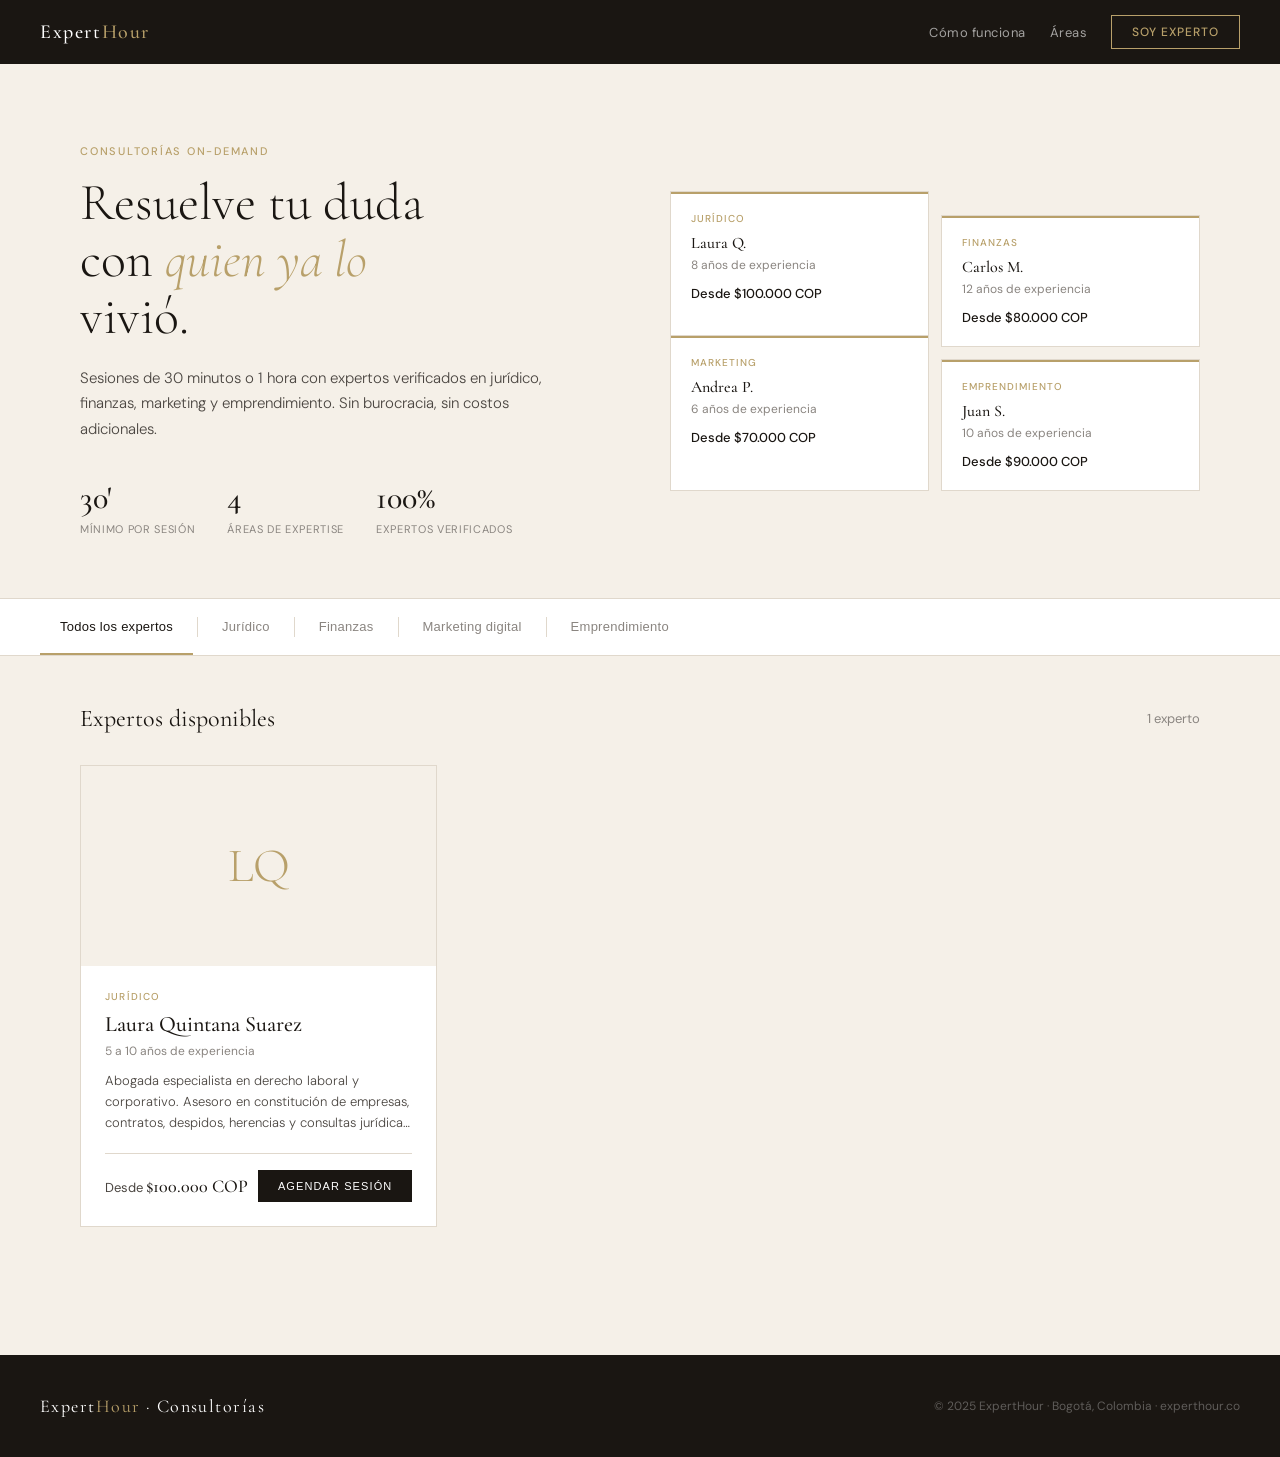
==== index.html @ 76c2a923 "index.html" ====
<!DOCTYPE html>
<html lang="es">
<head>
<meta charset="UTF-8">
<meta name="viewport" content="width=device-width, initial-scale=1.0">
<title>ExpertHour — Consultorías</title>
<link rel="preconnect" href="https://fonts.googleapis.com">
<link href="https://fonts.googleapis.com/css2?family=Cormorant+Garamond:wght@300;400;500;600&family=DM+Sans:wght@300;400;500&display=swap" rel="stylesheet">
<style>
:root {
  --cream: #F5F0E8;
  --ink: #1A1612;
  --ink-light: #4A4540;
  --ink-faint: #8A8580;
  --gold: #B8A06A;
  --gold-light: #D4BC8A;
  --border: #E0D8CC;
  --white: #FFFFFF;
  --error: #C0392B;
  --success: #27AE60;
}

* { margin: 0; padding: 0; box-sizing: border-box; }

body {
  font-family: 'DM Sans', sans-serif;
  background: var(--cream);
  color: var(--ink);
  min-height: 100vh;
}

/* ── HEADER ── */
header {
  background: var(--ink);
  padding: 0 40px;
  display: flex;
  align-items: center;
  justify-content: space-between;
  height: 64px;
  position: sticky;
  top: 0;
  z-index: 100;
}

.logo {
  font-family: 'Cormorant Garamond', serif;
  font-size: 20px;
  font-weight: 500;
  color: var(--white);
  letter-spacing: 0.08em;
  text-decoration: none;
}

.logo span { color: var(--gold); }

nav { display: flex; align-items: center; gap: 24px; }

.nav-link {
  font-size: 13px;
  font-weight: 400;
  color: rgba(255,255,255,0.6);
  text-decoration: none;
  letter-spacing: 0.04em;
  transition: color 0.2s;
}
.nav-link:hover { color: var(--white); }

.btn-header {
  font-size: 12px;
  font-weight: 500;
  letter-spacing: 0.08em;
  text-transform: uppercase;
  padding: 8px 20px;
  border: 1px solid var(--gold);
  color: var(--gold);
  background: transparent;
  cursor: pointer;
  transition: all 0.2s;
  text-decoration: none;
}
.btn-header:hover { background: var(--gold); color: var(--ink); }

/* ── HERO ── */
.hero {
  padding: 80px 40px 60px;
  max-width: 1200px;
  margin: 0 auto;
  display: grid;
  grid-template-columns: 1fr 1fr;
  gap: 60px;
  align-items: center;
}

.hero-eyebrow {
  font-size: 11px;
  font-weight: 500;
  letter-spacing: 0.16em;
  text-transform: uppercase;
  color: var(--gold);
  margin-bottom: 16px;
}

.hero-title {
  font-family: 'Cormorant Garamond', serif;
  font-size: 52px;
  font-weight: 300;
  line-height: 1.1;
  color: var(--ink);
  margin-bottom: 20px;
}

.hero-title em {
  font-style: italic;
  color: var(--gold);
}

.hero-desc {
  font-size: 15px;
  font-weight: 300;
  line-height: 1.7;
  color: var(--ink-light);
  margin-bottom: 36px;
  max-width: 480px;
}

.hero-stats {
  display: flex;
  gap: 32px;
}

.stat-num {
  font-family: 'Cormorant Garamond', serif;
  font-size: 32px;
  font-weight: 500;
  color: var(--ink);
  display: block;
}

.stat-label {
  font-size: 11px;
  font-weight: 400;
  color: var(--ink-faint);
  letter-spacing: 0.06em;
  text-transform: uppercase;
}

.hero-visual {
  display: grid;
  grid-template-columns: 1fr 1fr;
  gap: 12px;
}

.hero-card {
  background: var(--white);
  border: 1px solid var(--border);
  padding: 20px;
  position: relative;
  overflow: hidden;
}

.hero-card::before {
  content: '';
  position: absolute;
  top: 0; left: 0; right: 0;
  height: 2px;
  background: var(--gold);
}

.hero-card:nth-child(2) { margin-top: 24px; }
.hero-card:nth-child(3) { margin-top: -24px; }

.card-area {
  font-size: 10px;
  font-weight: 500;
  letter-spacing: 0.1em;
  text-transform: uppercase;
  color: var(--gold);
  margin-bottom: 8px;
}

.card-name {
  font-family: 'Cormorant Garamond', serif;
  font-size: 16px;
  font-weight: 500;
  color: var(--ink);
  margin-bottom: 4px;
}

.card-exp {
  font-size: 12px;
  color: var(--ink-faint);
}

.card-price {
  margin-top: 12px;
  font-size: 13px;
  font-weight: 500;
  color: var(--ink);
}

/* ── FILTERS ── */
.filters-section {
  background: var(--white);
  border-top: 1px solid var(--border);
  border-bottom: 1px solid var(--border);
  padding: 0 40px;
}

.filters-inner {
  max-width: 1200px;
  margin: 0 auto;
  display: flex;
  align-items: center;
  gap: 0;
  height: 56px;
  overflow-x: auto;
}

.filter-btn {
  font-size: 13px;
  font-weight: 400;
  color: var(--ink-faint);
  background: none;
  border: none;
  border-bottom: 2px solid transparent;
  padding: 0 20px;
  height: 56px;
  cursor: pointer;
  transition: all 0.2s;
  white-space: nowrap;
  letter-spacing: 0.02em;
}

.filter-btn:hover { color: var(--ink); }
.filter-btn.active { color: var(--ink); border-bottom-color: var(--gold); font-weight: 500; }

.filter-divider { width: 1px; height: 20px; background: var(--border); margin: 0 4px; }

/* ── DIRECTORY ── */
.directory {
  max-width: 1200px;
  margin: 0 auto;
  padding: 48px 40px;
}

.directory-header {
  display: flex;
  align-items: center;
  justify-content: space-between;
  margin-bottom: 32px;
}

.directory-title {
  font-family: 'Cormorant Garamond', serif;
  font-size: 24px;
  font-weight: 400;
  color: var(--ink);
}

.directory-count {
  font-size: 13px;
  color: var(--ink-faint);
}

.experts-grid {
  display: grid;
  grid-template-columns: repeat(auto-fill, minmax(340px, 1fr));
  gap: 24px;
}

/* ── EXPERT CARD ── */
.expert-card {
  background: var(--white);
  border: 1px solid var(--border);
  overflow: hidden;
  transition: border-color 0.2s, transform 0.2s;
  cursor: pointer;
}

.expert-card:hover {
  border-color: var(--gold);
  transform: translateY(-2px);
}

.expert-card-img {
  width: 100%;
  height: 200px;
  object-fit: cover;
  background: var(--cream);
  display: flex;
  align-items: center;
  justify-content: center;
  font-family: 'Cormorant Garamond', serif;
  font-size: 48px;
  font-weight: 300;
  color: var(--gold);
}

.expert-card-body { padding: 24px; }

.expert-area {
  font-size: 10px;
  font-weight: 500;
  letter-spacing: 0.12em;
  text-transform: uppercase;
  color: var(--gold);
  margin-bottom: 8px;
}

.expert-name {
  font-family: 'Cormorant Garamond', serif;
  font-size: 22px;
  font-weight: 500;
  color: var(--ink);
  margin-bottom: 6px;
}

.expert-exp {
  font-size: 12px;
  color: var(--ink-faint);
  margin-bottom: 12px;
}

.expert-desc {
  font-size: 13px;
  font-weight: 300;
  color: var(--ink-light);
  line-height: 1.6;
  margin-bottom: 20px;
  display: -webkit-box;
  -webkit-line-clamp: 3;
  -webkit-box-orient: vertical;
  overflow: hidden;
}

.expert-footer {
  display: flex;
  align-items: center;
  justify-content: space-between;
  border-top: 1px solid var(--border);
  padding-top: 16px;
}

.expert-price {
  font-size: 13px;
  color: var(--ink-light);
}

.expert-price strong {
  font-family: 'Cormorant Garamond', serif;
  font-size: 18px;
  font-weight: 500;
  color: var(--ink);
}

.btn-agendar {
  font-size: 11px;
  font-weight: 500;
  letter-spacing: 0.1em;
  text-transform: uppercase;
  padding: 10px 20px;
  background: var(--ink);
  color: var(--white);
  border: none;
  cursor: pointer;
  transition: background 0.2s;
}

.btn-agendar:hover { background: var(--gold); }

/* ── MODAL OVERLAY ── */
.modal-overlay {
  position: fixed;
  inset: 0;
  background: rgba(26,22,18,0.7);
  z-index: 1000;
  display: none;
  align-items: center;
  justify-content: center;
  padding: 20px;
  backdrop-filter: blur(4px);
}

.modal-overlay.active { display: flex; }

.modal {
  background: var(--white);
  width: 100%;
  max-width: 560px;
  max-height: 90vh;
  overflow-y: auto;
  position: relative;
  animation: slideUp 0.3s ease;
}

@keyframes slideUp {
  from { opacity: 0; transform: translateY(20px); }
  to { opacity: 1; transform: translateY(0); }
}

.modal-header {
  background: var(--ink);
  padding: 28px 32px;
  display: flex;
  align-items: flex-start;
  justify-content: space-between;
}

.modal-expert-info { flex: 1; }

.modal-area {
  font-size: 10px;
  font-weight: 500;
  letter-spacing: 0.12em;
  text-transform: uppercase;
  color: var(--gold);
  margin-bottom: 6px;
}

.modal-name {
  font-family: 'Cormorant Garamond', serif;
  font-size: 26px;
  font-weight: 400;
  color: var(--white);
  margin-bottom: 4px;
}

.modal-exp {
  font-size: 12px;
  color: rgba(255,255,255,0.5);
}

.modal-close {
  background: none;
  border: none;
  color: rgba(255,255,255,0.5);
  font-size: 24px;
  cursor: pointer;
  line-height: 1;
  padding: 0;
  margin-left: 16px;
  transition: color 0.2s;
}
.modal-close:hover { color: var(--white); }

.modal-body { padding: 32px; }

.modal-section-title {
  font-size: 11px;
  font-weight: 500;
  letter-spacing: 0.1em;
  text-transform: uppercase;
  color: var(--ink-faint);
  margin-bottom: 16px;
}

/* Sesión selector */
.session-options {
  display: grid;
  grid-template-columns: 1fr 1fr;
  gap: 12px;
  margin-bottom: 28px;
}

.session-opt {
  border: 1px solid var(--border);
  padding: 16px;
  cursor: pointer;
  transition: all 0.2s;
  position: relative;
}

.session-opt:hover { border-color: var(--gold); }
.session-opt.selected { border-color: var(--ink); background: var(--cream); }

.session-opt.selected::after {
  content: '✓';
  position: absolute;
  top: 8px; right: 10px;
  font-size: 12px;
  color: var(--gold);
}

.session-duration {
  font-family: 'Cormorant Garamond', serif;
  font-size: 22px;
  font-weight: 500;
  color: var(--ink);
  margin-bottom: 4px;
}

.session-price {
  font-size: 13px;
  color: var(--ink-light);
}

/* Form */
.form-group { margin-bottom: 20px; }

.form-label {
  display: block;
  font-size: 11px;
  font-weight: 500;
  letter-spacing: 0.08em;
  text-transform: uppercase;
  color: var(--ink-faint);
  margin-bottom: 8px;
}

.form-input,
.form-textarea {
  width: 100%;
  font-family: 'DM Sans', sans-serif;
  font-size: 14px;
  font-weight: 300;
  color: var(--ink);
  background: var(--cream);
  border: 1px solid var(--border);
  padding: 12px 14px;
  outline: none;
  transition: border-color 0.2s;
  resize: none;
}

.form-input:focus,
.form-textarea:focus { border-color: var(--ink); }

.form-textarea { min-height: 120px; }

.form-hint {
  font-size: 11px;
  color: var(--ink-faint);
  margin-top: 6px;
  line-height: 1.5;
}

.modal-footer {
  padding: 24px 32px 32px;
  border-top: 1px solid var(--border);
}

.btn-submit {
  width: 100%;
  font-family: 'DM Sans', sans-serif;
  font-size: 12px;
  font-weight: 500;
  letter-spacing: 0.12em;
  text-transform: uppercase;
  padding: 16px;
  background: var(--ink);
  color: var(--white);
  border: none;
  cursor: pointer;
  transition: background 0.2s;
}

.btn-submit:hover { background: var(--gold); }
.btn-submit:disabled { background: var(--ink-faint); cursor: not-allowed; }

.modal-disclaimer {
  font-size: 11px;
  color: var(--ink-faint);
  text-align: center;
  margin-top: 12px;
  line-height: 1.5;
}

/* ── SUCCESS STATE ── */
.success-state {
  display: none;
  padding: 48px 32px;
  text-align: center;
}

.success-state.active { display: block; }

.success-icon {
  width: 56px;
  height: 56px;
  border: 1px solid var(--gold);
  border-radius: 50%;
  display: flex;
  align-items: center;
  justify-content: center;
  margin: 0 auto 20px;
  font-size: 22px;
}

.success-title {
  font-family: 'Cormorant Garamond', serif;
  font-size: 28px;
  font-weight: 400;
  color: var(--ink);
  margin-bottom: 12px;
}

.success-desc {
  font-size: 14px;
  font-weight: 300;
  color: var(--ink-light);
  line-height: 1.7;
  max-width: 380px;
  margin: 0 auto 28px;
}

.success-steps {
  text-align: left;
  background: var(--cream);
  border: 1px solid var(--border);
  padding: 20px 24px;
  margin-bottom: 24px;
}

.success-step {
  display: flex;
  gap: 12px;
  align-items: flex-start;
  margin-bottom: 12px;
  font-size: 13px;
  color: var(--ink-light);
  line-height: 1.5;
}

.success-step:last-child { margin-bottom: 0; }

.step-num {
  width: 20px;
  height: 20px;
  background: var(--ink);
  color: var(--white);
  border-radius: 50%;
  display: flex;
  align-items: center;
  justify-content: center;
  font-size: 11px;
  font-weight: 500;
  flex-shrink: 0;
  margin-top: 1px;
}

/* ── EMPTY STATE ── */
.empty-state {
  text-align: center;
  padding: 80px 40px;
  display: none;
}

.empty-state.active { display: block; }

.empty-title {
  font-family: 'Cormorant Garamond', serif;
  font-size: 24px;
  font-weight: 400;
  color: var(--ink);
  margin-bottom: 8px;
}

.empty-desc {
  font-size: 14px;
  color: var(--ink-faint);
}

/* ── FOOTER ── */
footer {
  background: var(--ink);
  padding: 40px;
  margin-top: 80px;
}

.footer-inner {
  max-width: 1200px;
  margin: 0 auto;
  display: flex;
  align-items: center;
  justify-content: space-between;
}

.footer-logo {
  font-family: 'Cormorant Garamond', serif;
  font-size: 18px;
  font-weight: 400;
  color: var(--white);
  letter-spacing: 0.08em;
}

.footer-logo span { color: var(--gold); }

.footer-copy {
  font-size: 12px;
  color: rgba(255,255,255,0.3);
}

/* ── RESPONSIVE ── */
@media (max-width: 768px) {
  header { padding: 0 20px; }
  .hero { grid-template-columns: 1fr; padding: 40px 20px; gap: 32px; }
  .hero-visual { display: none; }
  .hero-title { font-size: 36px; }
  .filters-section { padding: 0 20px; }
  .directory { padding: 32px 20px; }
  .experts-grid { grid-template-columns: 1fr; }
  .modal-body { padding: 24px; }
  .modal-footer { padding: 20px 24px 28px; }
  footer { padding: 24px 20px; }
  .footer-inner { flex-direction: column; gap: 12px; text-align: center; }
  nav { display: none; }
}
</style>
</head>
<body>

<!-- HEADER -->
<header>
  <a href="#" class="logo">Expert<span>Hour</span></a>
  <nav>
    <a href="#" class="nav-link">Cómo funciona</a>
    <a href="#" class="nav-link">Áreas</a>
    <a href="https://aguileracisf.typeform.com/to/cfr8AP9G" class="btn-header" target="_blank">Soy experto</a>
  </nav>
</header>

<!-- HERO -->
<section class="hero">
  <div class="hero-content">
    <p class="hero-eyebrow">Consultorías on-demand</p>
    <h1 class="hero-title">Resuelve tu duda<br>con <em>quien ya lo</em><br>vivió.</h1>
    <p class="hero-desc">Sesiones de 30 minutos o 1 hora con expertos verificados en jurídico, finanzas, marketing y emprendimiento. Sin burocracia, sin costos adicionales.</p>
    <div class="hero-stats">
      <div>
        <span class="stat-num">30'</span>
        <span class="stat-label">Mínimo por sesión</span>
      </div>
      <div>
        <span class="stat-num">4</span>
        <span class="stat-label">Áreas de expertise</span>
      </div>
      <div>
        <span class="stat-num">100%</span>
        <span class="stat-label">Expertos verificados</span>
      </div>
    </div>
  </div>
  <div class="hero-visual">
    <div class="hero-card">
      <div class="card-area">Jurídico</div>
      <div class="card-name">Laura Q.</div>
      <div class="card-exp">8 años de experiencia</div>
      <div class="card-price">Desde $100.000 COP</div>
    </div>
    <div class="hero-card">
      <div class="card-area">Finanzas</div>
      <div class="card-name">Carlos M.</div>
      <div class="card-exp">12 años de experiencia</div>
      <div class="card-price">Desde $80.000 COP</div>
    </div>
    <div class="hero-card">
      <div class="card-area">Marketing</div>
      <div class="card-name">Andrea P.</div>
      <div class="card-exp">6 años de experiencia</div>
      <div class="card-price">Desde $70.000 COP</div>
    </div>
    <div class="hero-card">
      <div class="card-area">Emprendimiento</div>
      <div class="card-name">Juan S.</div>
      <div class="card-exp">10 años de experiencia</div>
      <div class="card-price">Desde $90.000 COP</div>
    </div>
  </div>
</section>

<!-- FILTERS -->
<div class="filters-section">
  <div class="filters-inner">
    <button class="filter-btn active" onclick="filterExperts('todos', this)">Todos los expertos</button>
    <div class="filter-divider"></div>
    <button class="filter-btn" onclick="filterExperts('Jurídico', this)">Jurídico</button>
    <div class="filter-divider"></div>
    <button class="filter-btn" onclick="filterExperts('Finanzas', this)">Finanzas</button>
    <div class="filter-divider"></div>
    <button class="filter-btn" onclick="filterExperts('Marketing digital', this)">Marketing digital</button>
    <div class="filter-divider"></div>
    <button class="filter-btn" onclick="filterExperts('Emprendimiento', this)">Emprendimiento</button>
  </div>
</div>

<!-- DIRECTORY -->
<section class="directory">
  <div class="directory-header">
    <h2 class="directory-title">Expertos disponibles</h2>
    <span class="directory-count" id="count">1 experto</span>
  </div>
  <div class="experts-grid" id="expertsGrid"></div>
  <div class="empty-state" id="emptyState">
    <p class="empty-title">No hay expertos en esta área aún</p>
    <p class="empty-desc">Estamos incorporando más expertos. Vuelve pronto.</p>
  </div>
</section>

<!-- FOOTER -->
<footer>
  <div class="footer-inner">
    <div class="footer-logo">Expert<span>Hour</span> · Consultorías</div>
    <p class="footer-copy">© 2025 ExpertHour · Bogotá, Colombia · experthour.co</p>
  </div>
</footer>

<!-- MODAL -->
<div class="modal-overlay" id="modalOverlay" onclick="handleOverlayClick(event)">
  <div class="modal" id="modal">
    <div class="modal-header">
      <div class="modal-expert-info">
        <div class="modal-area" id="modalArea"></div>
        <div class="modal-name" id="modalName"></div>
        <div class="modal-exp" id="modalExp"></div>
      </div>
      <button class="modal-close" onclick="closeModal()">×</button>
    </div>

    <!-- FORM STATE -->
    <div id="formState">
      <div class="modal-body">
        <p class="modal-section-title">Elige tu tipo de sesión</p>
        <div class="session-options">
          <div class="session-opt selected" id="opt30" onclick="selectSession(30)">
            <div class="session-duration">30 min</div>
            <div class="session-price" id="price30"></div>
          </div>
          <div class="session-opt" id="opt60" onclick="selectSession(60)">
            <div class="session-duration">60 min</div>
            <div class="session-price" id="price60"></div>
          </div>
        </div>

        <p class="modal-section-title">Cuéntale al experto tu consulta</p>

        <div class="form-group">
          <label class="form-label">Tu nombre completo *</label>
          <input type="text" class="form-input" id="clientName" placeholder="Ej. María Rodríguez">
        </div>

        <div class="form-group">
          <label class="form-label">Tu correo electrónico *</label>
          <input type="email" class="form-input" id="clientEmail" placeholder="tu@correo.com">
        </div>

        <div class="form-group">
          <label class="form-label">Describe tu consulta *</label>
          <textarea class="form-textarea" id="consultaDesc" placeholder="Cuéntale al experto qué necesitas resolver. Sé específico — esto le ayudará a prepararse y decidir si puede ayudarte."></textarea>
          <p class="form-hint">El experto revisará tu consulta antes de confirmar la sesión. Te contactaremos en menos de 24 horas.</p>
        </div>
      </div>

      <div class="modal-footer">
        <button class="btn-submit" id="submitBtn" onclick="submitRequest()">Enviar solicitud</button>
        <p class="modal-disclaimer">Al enviar, aceptas que el experto revise tu consulta antes de confirmar. El pago se realiza solo cuando la sesión es aceptada.</p>
      </div>
    </div>

    <!-- SUCCESS STATE -->
    <div class="success-state" id="successState">
      <div class="success-icon">✓</div>
      <h3 class="success-title">¡Solicitud enviada!</h3>
      <p class="success-desc">Tu consulta fue enviada a <strong id="successExpert"></strong>. Ahora el proceso es simple:</p>
      <div class="success-steps">
        <div class="success-step">
          <div class="step-num">1</div>
          <div>El experto revisa tu consulta y decide si puede ayudarte.</div>
        </div>
        <div class="success-step">
          <div class="step-num">2</div>
          <div>Si acepta, recibirás un correo con el link de pago y el link para agendar la sesión.</div>
        </div>
        <div class="success-step">
          <div class="step-num">3</div>
          <div>Pagas, agendas y tienes tu sesión. Sin más pasos.</div>
        </div>
      </div>
      <button class="btn-submit" onclick="closeModal()" style="max-width: 240px; margin: 0 auto; display: block;">Entendido</button>
    </div>
  </div>
</div>

<script>
// ── DATA ──
const experts = [
  {
    id: 1,
    name: "Laura Quintana Suarez",
    area: "Jurídico",
    experiencia: "5 a 10 años",
    descripcion: "Abogada especialista en derecho laboral y corporativo. Asesoro en constitución de empresas, contratos, despidos, herencias y consultas jurídicas del día a día.",
    tarifa30: 100000,
    tarifa60: 180000,
    initials: "LQ",
    foto: "https://raw.githubusercontent.com/aguileracisf-cmyk/Expert-Hour/main/lauraquintanasua.jpg",
    activo: true
  }
];

let selectedSession = 30;
let currentExpert = null;

// ── RENDER EXPERTS ──
function formatCOP(n) {
  return '$' + n.toLocaleString('es-CO') + ' COP';
}

function renderExperts(list) {
  const grid = document.getElementById('expertsGrid');
  const empty = document.getElementById('emptyState');
  const count = document.getElementById('count');

  const active = list.filter(e => e.activo);
  count.textContent = active.length + (active.length === 1 ? ' experto' : ' expertos');

  if (active.length === 0) {
    grid.innerHTML = '';
    empty.classList.add('active');
    return;
  }

  empty.classList.remove('active');
  grid.innerHTML = active.map(e => `
    <div class="expert-card" onclick="openModal(${e.id})">
      <div class="expert-card-img">${e.initials}</div>
      <div class="expert-card-body">
        <div class="expert-area">${e.area}</div>
        <div class="expert-name">${e.name}</div>
        <div class="expert-exp">${e.experiencia} de experiencia</div>
        <div class="expert-desc">${e.descripcion}</div>
        <div class="expert-footer">
          <div class="expert-price">Desde <strong>${formatCOP(e.tarifa30)}</strong></div>
          <button class="btn-agendar" onclick="event.stopPropagation(); openModal(${e.id})">Agendar sesión</button>
        </div>
      </div>
    </div>
  `).join('');
}

function filterExperts(area, btn) {
  document.querySelectorAll('.filter-btn').forEach(b => b.classList.remove('active'));
  btn.classList.add('active');
  const filtered = area === 'todos' ? experts : experts.filter(e => e.area === area);
  renderExperts(filtered);
}

// ── MODAL ──
function openModal(id) {
  currentExpert = experts.find(e => e.id === id);
  if (!currentExpert) return;

  document.getElementById('modalArea').textContent = currentExpert.area;
  document.getElementById('modalName').textContent = currentExpert.name;
  document.getElementById('modalExp').textContent = currentExpert.experiencia + ' de experiencia';
  document.getElementById('price30').textContent = formatCOP(currentExpert.tarifa30);
  document.getElementById('price60').textContent = formatCOP(currentExpert.tarifa60);

  selectedSession = 30;
  document.getElementById('opt30').classList.add('selected');
  document.getElementById('opt60').classList.remove('selected');

  document.getElementById('clientName').value = '';
  document.getElementById('clientEmail').value = '';
  document.getElementById('consultaDesc').value = '';

  document.getElementById('formState').style.display = 'block';
  document.getElementById('successState').classList.remove('active');

  document.getElementById('modalOverlay').classList.add('active');
  document.body.style.overflow = 'hidden';
}

function closeModal() {
  document.getElementById('modalOverlay').classList.remove('active');
  document.body.style.overflow = '';
}

function handleOverlayClick(e) {
  if (e.target === document.getElementById('modalOverlay')) closeModal();
}

function selectSession(mins) {
  selectedSession = mins;
  document.getElementById('opt30').classList.toggle('selected', mins === 30);
  document.getElementById('opt60').classList.toggle('selected', mins === 60);
}

function submitRequest() {
  const name = document.getElementById('clientName').value.trim();
  const email = document.getElementById('clientEmail').value.trim();
  const desc = document.getElementById('consultaDesc').value.trim();

  if (!name || !email || !desc) {
    alert('Por favor completa todos los campos antes de enviar.');
    return;
  }

  if (!email.includes('@')) {
    alert('Por favor ingresa un correo electrónico válido.');
    return;
  }

  const btn = document.getElementById('submitBtn');
  btn.disabled = true;
  btn.textContent = 'Enviando...';

  // Envío a Formspree → llega a expertos@experthour.co
  fetch("https://formspree.io/f/mjglbaoz", {
    method: "POST",
    headers: { "Content-Type": "application/json" },
    body: JSON.stringify({
      experto: currentExpert.name,
      area: currentExpert.area,
      sesion: selectedSession + " minutos",
      tarifa: formatCOP(selectedSession === 30 ? currentExpert.tarifa30 : currentExpert.tarifa60),
      cliente_nombre: name,
      cliente_email: email,
      consulta: desc,
      _subject: "Nueva solicitud de sesión — ExpertHour"
    })
  })
  .then(() => {
    document.getElementById("formState").style.display = "none";
    document.getElementById("successState").classList.add("active");
    document.getElementById("successExpert").textContent = currentExpert.name;
    btn.disabled = false;
    btn.textContent = "Enviar solicitud";
  })
  .catch(() => {
    document.getElementById("formState").style.display = "none";
    document.getElementById("successState").classList.add("active");
    document.getElementById("successExpert").textContent = currentExpert.name;
    btn.disabled = false;
    btn.textContent = "Enviar solicitud";
  });
}

// ── INIT ──
renderExperts(experts);
</script>
</body>
</html>
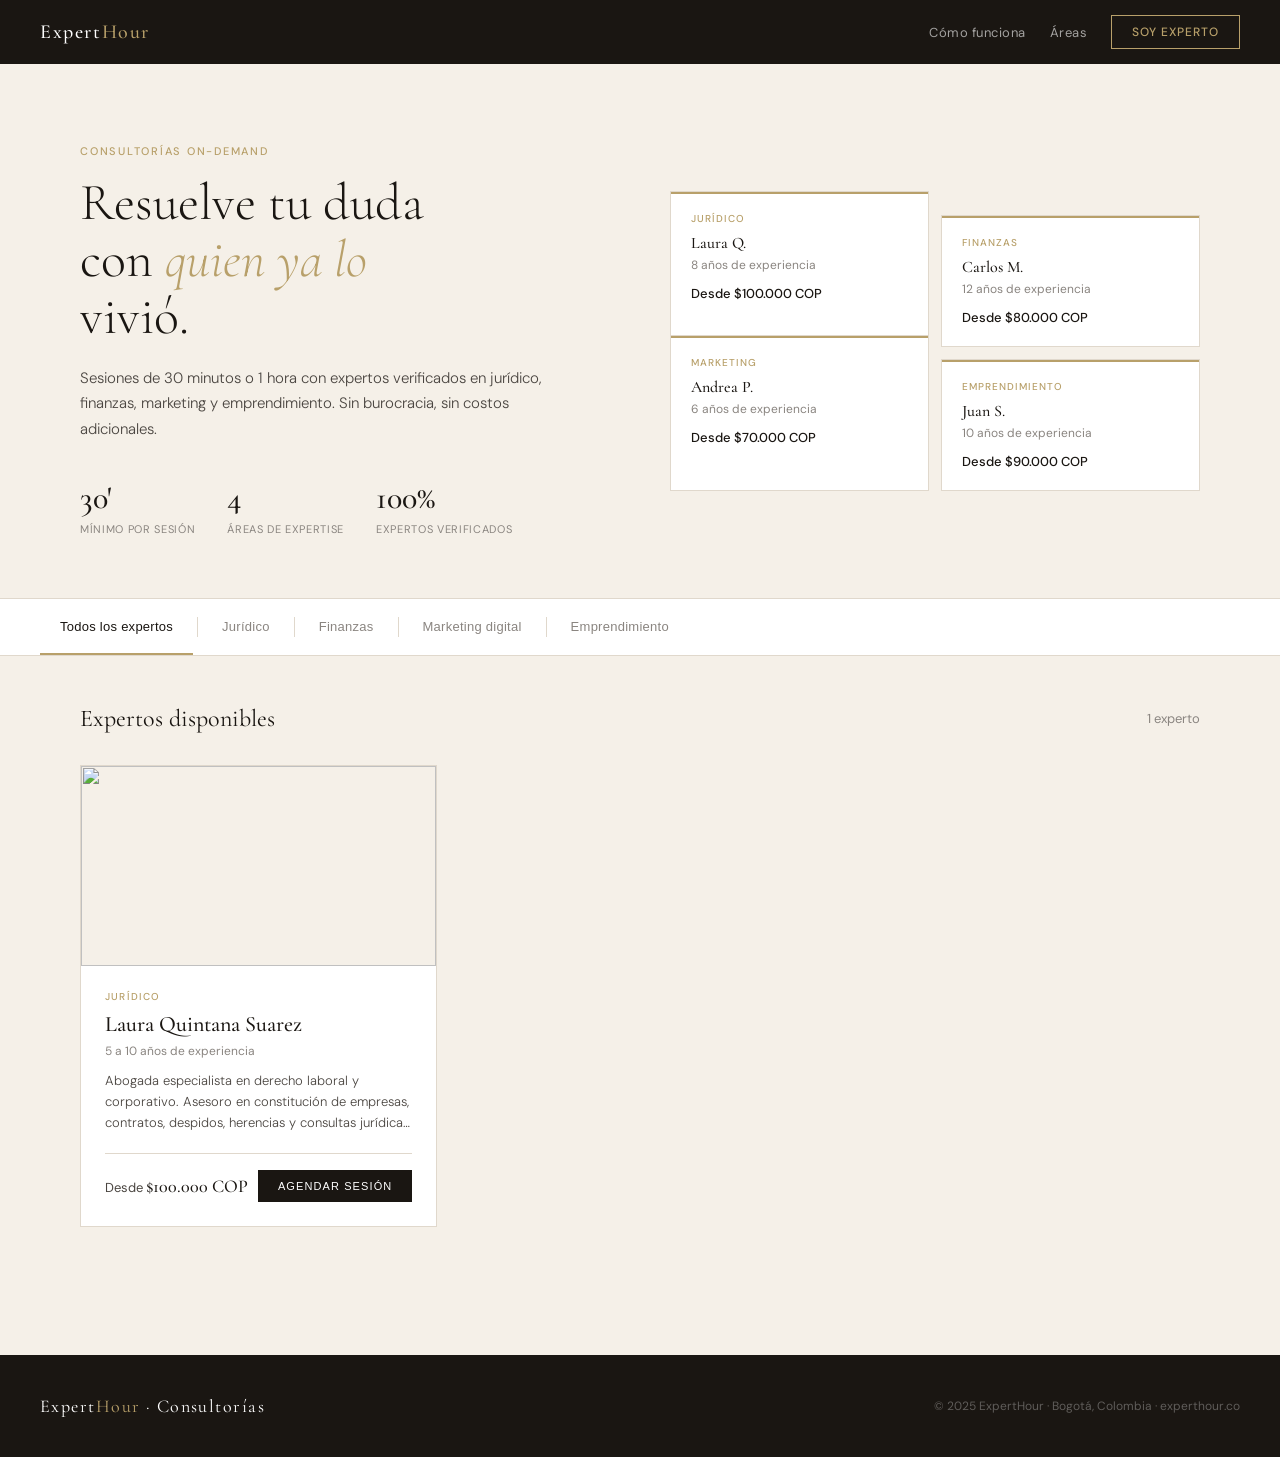
==== commit 1a04c5d4: "index.html" ====
--- a/index.html
+++ b/index.html
@@ -892,7 +892,7 @@
     tarifa30: 100000,
     tarifa60: 180000,
     initials: "LQ",
-    foto: "https://raw.githubusercontent.com/aguileracisf-cmyk/Expert-Hour/main/lauraquintanasua.jpg",
+    foto: "https://raw.githubusercontent.com/aguileracisf-cmyk/Expert-Hour/main/lauraquintasua.jpg",
     activo: true
   }
 ];
@@ -922,7 +922,7 @@
   empty.classList.remove('active');
   grid.innerHTML = active.map(e => `
     <div class="expert-card" onclick="openModal(${e.id})">
-      <div class="expert-card-img">${e.initials}</div>
+      <div class="expert-card-img" style="padding:0;overflow:hidden">${e.foto ? `<img src="${e.foto}" style="width:100%;height:200px;object-fit:cover;display:block">` : `<span style="display:flex;align-items:center;justify-content:center;height:200px;font-family:'Cormorant Garamond',serif;font-size:48px;color:#B8A06A">${e.initials}</span>`}</div>
       <div class="expert-card-body">
         <div class="expert-area">${e.area}</div>
         <div class="expert-name">${e.name}</div>
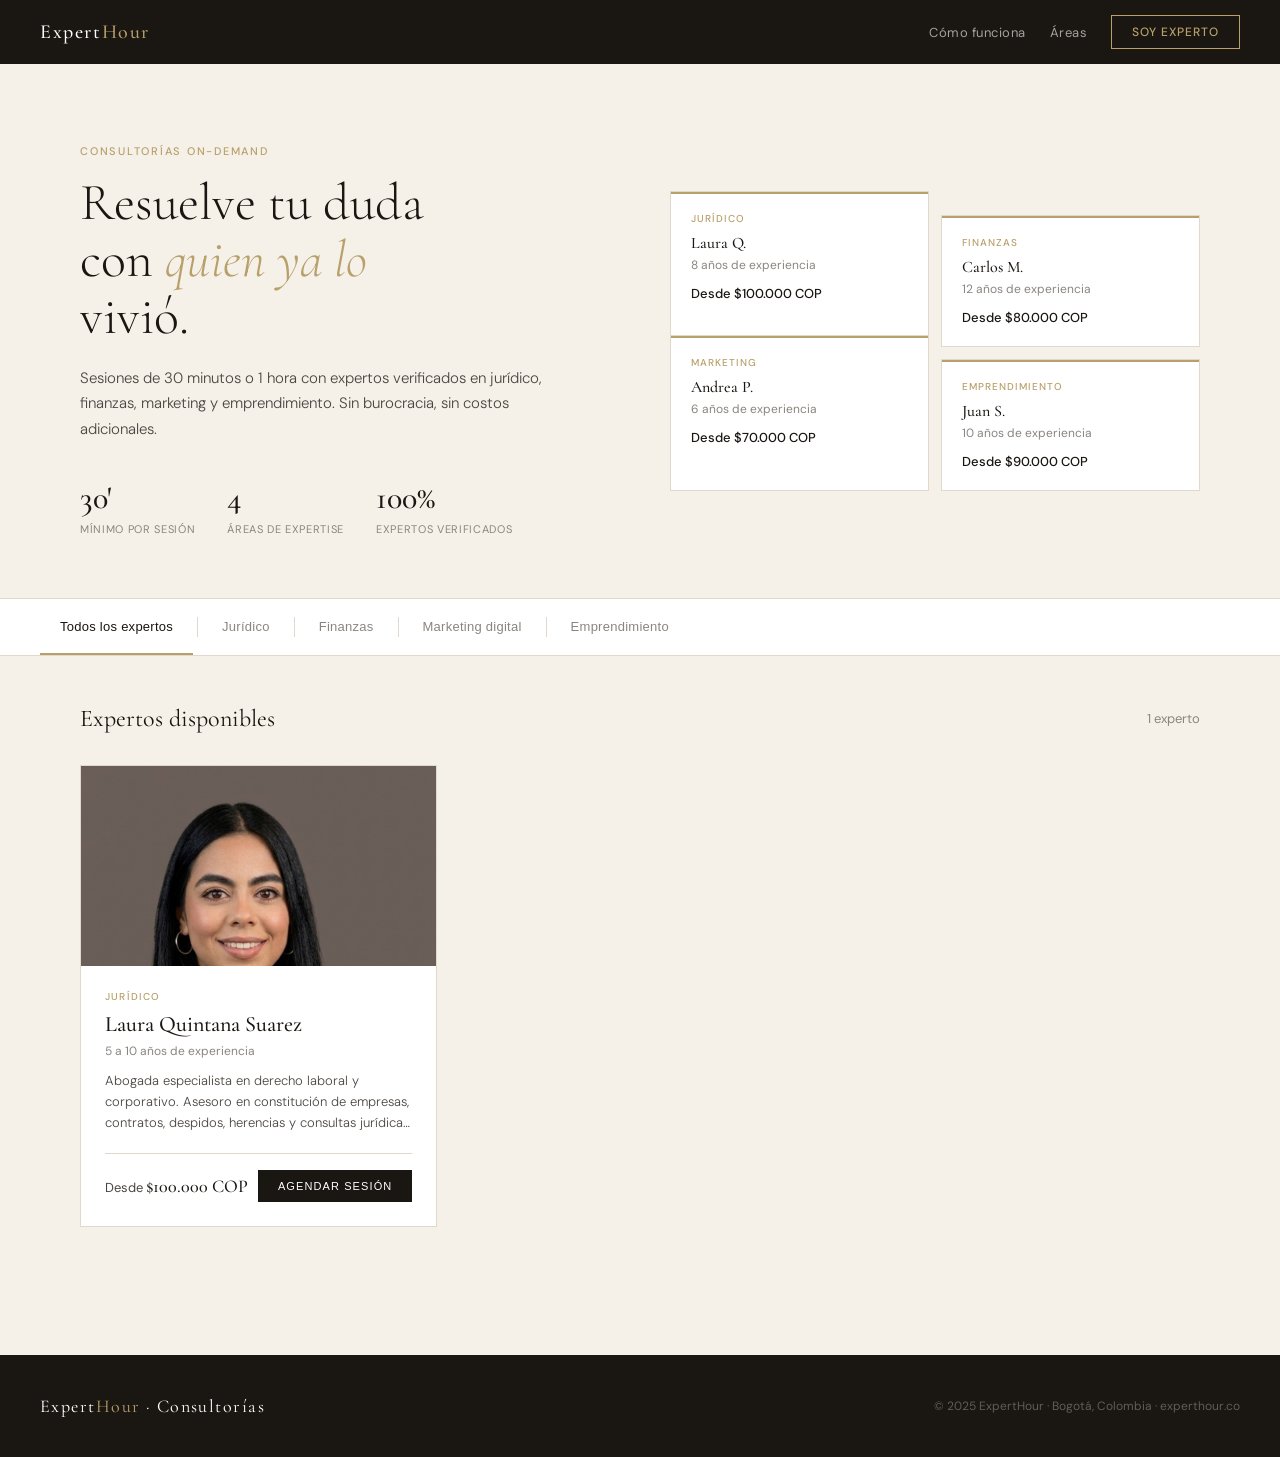
==== commit be577558: "index.html" ====
--- a/index.html
+++ b/index.html
@@ -892,7 +892,7 @@
     tarifa30: 100000,
     tarifa60: 180000,
     initials: "LQ",
-    foto: "https://raw.githubusercontent.com/aguileracisf-cmyk/Expert-Hour/main/lauraquintasua.jpg",
+    foto: "/lauraquintasua.jpg",
     activo: true
   }
 ];
@@ -922,7 +922,7 @@
   empty.classList.remove('active');
   grid.innerHTML = active.map(e => `
     <div class="expert-card" onclick="openModal(${e.id})">
-      <div class="expert-card-img" style="padding:0;overflow:hidden">${e.foto ? `<img src="${e.foto}" style="width:100%;height:200px;object-fit:cover;display:block">` : `<span style="display:flex;align-items:center;justify-content:center;height:200px;font-family:'Cormorant Garamond',serif;font-size:48px;color:#B8A06A">${e.initials}</span>`}</div>
+      <div class="expert-card-img" style="padding:0;overflow:hidden">${e.foto ? `<img src="${e.foto}" style="width:100%;height:200px;object-fit:cover;object-position:top;display:block">` : `<span style="display:flex;align-items:center;justify-content:center;height:200px;font-family:'Cormorant Garamond',serif;font-size:48px;color:#B8A06A">${e.initials}</span>`}</div>
       <div class="expert-card-body">
         <div class="expert-area">${e.area}</div>
         <div class="expert-name">${e.name}</div>
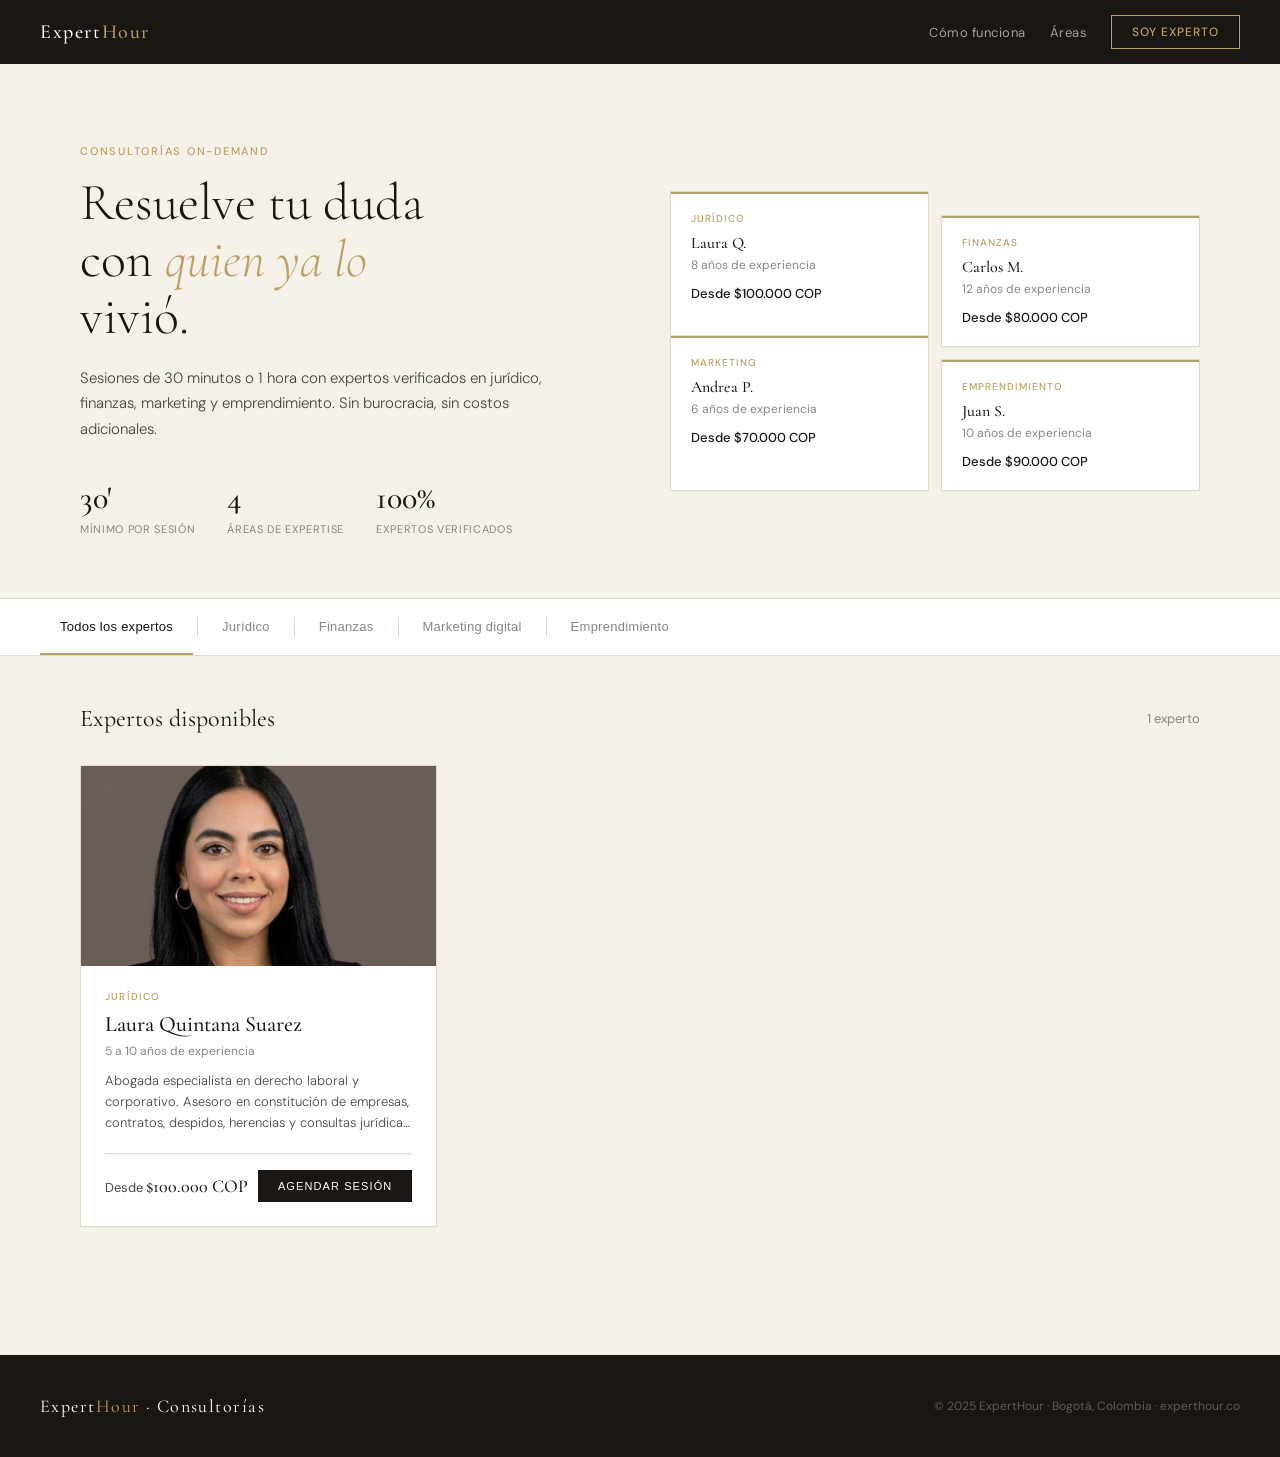
==== commit 2ee056fd: "index.html" ====
--- a/index.html
+++ b/index.html
@@ -922,7 +922,7 @@
   empty.classList.remove('active');
   grid.innerHTML = active.map(e => `
     <div class="expert-card" onclick="openModal(${e.id})">
-      <div class="expert-card-img" style="padding:0;overflow:hidden">${e.foto ? `<img src="${e.foto}" style="width:100%;height:200px;object-fit:cover;object-position:top;display:block">` : `<span style="display:flex;align-items:center;justify-content:center;height:200px;font-family:'Cormorant Garamond',serif;font-size:48px;color:#B8A06A">${e.initials}</span>`}</div>
+      <div class="expert-card-img" style="padding:0;overflow:hidden">${e.foto ? `<img src="${e.foto}" style="width:100%;height:200px;object-fit:cover;object-position:center 15%;display:block">` : `<span style="display:flex;align-items:center;justify-content:center;height:200px;font-family:'Cormorant Garamond',serif;font-size:48px;color:#B8A06A">${e.initials}</span>`}</div>
       <div class="expert-card-body">
         <div class="expert-area">${e.area}</div>
         <div class="expert-name">${e.name}</div>
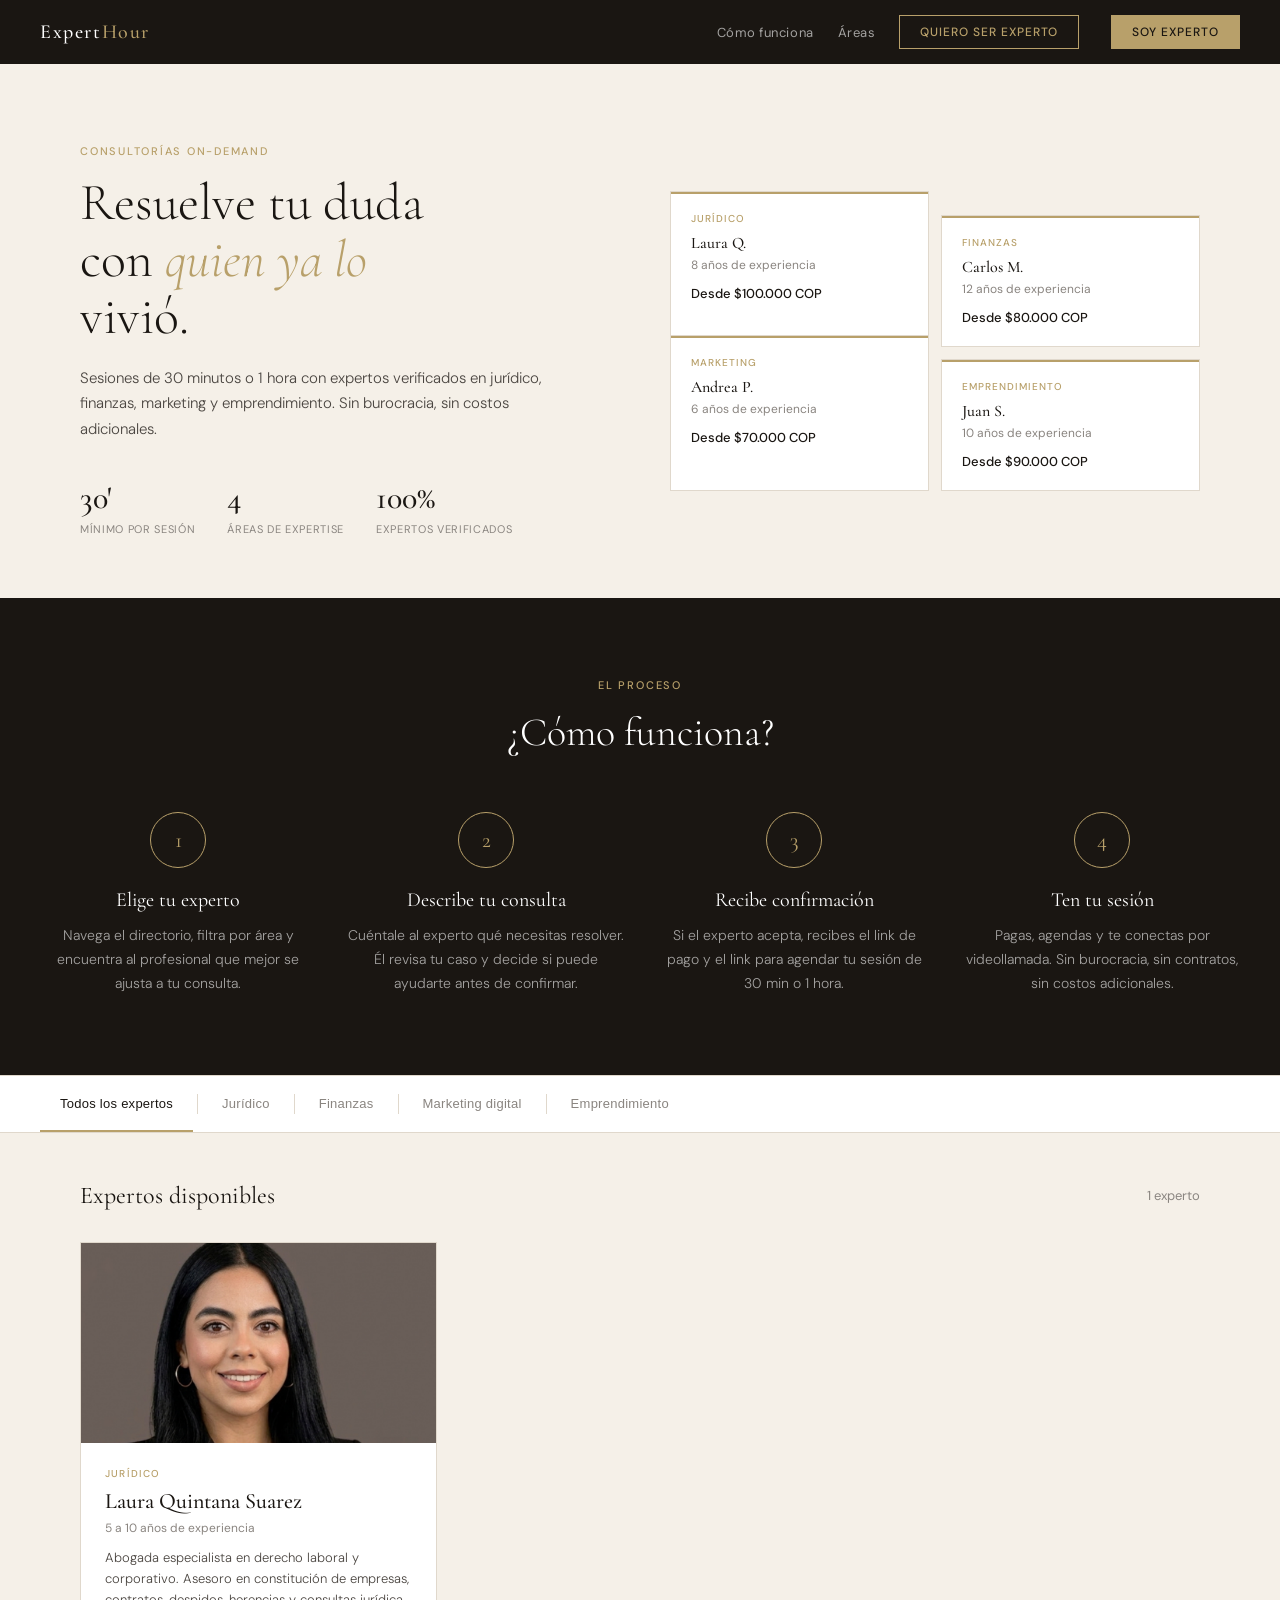
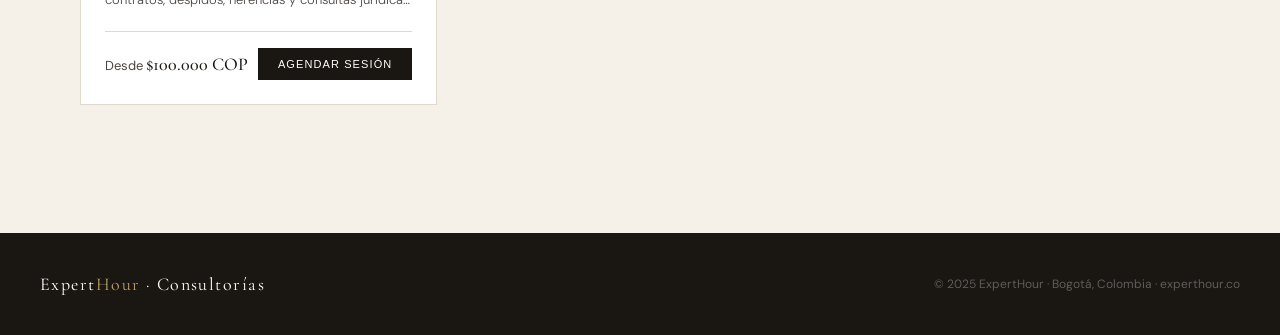
==== commit 5c65058e: "index.html" ====
--- a/index.html
+++ b/index.html
@@ -713,9 +713,10 @@
 <header>
   <a href="#" class="logo">Expert<span>Hour</span></a>
   <nav>
-    <a href="#" class="nav-link">Cómo funciona</a>
+    <a href="#como-funciona" class="nav-link">Cómo funciona</a>
     <a href="#" class="nav-link">Áreas</a>
-    <a href="https://aguileracisf.typeform.com/to/cfr8AP9G" class="btn-header" target="_blank">Soy experto</a>
+    <a href="https://aguileracisf.typeform.com/to/cfr8AP9G" class="btn-header" target="_blank">Quiero ser experto</a>
+    <a href="/expertos-area.html" class="btn-header" style="margin-left:8px;background:var(--gold);color:var(--ink);border-color:var(--gold)">Soy experto</a>
   </nav>
 </header>
 
@@ -768,6 +769,37 @@
   </div>
 </section>
 
+
+<!-- CÓMO FUNCIONA -->
+<section id="como-funciona" style="background:var(--ink);padding:80px 40px">
+  <div style="max-width:1200px;margin:0 auto">
+    <p style="font-size:11px;font-weight:500;letter-spacing:0.16em;text-transform:uppercase;color:var(--gold);margin-bottom:16px;text-align:center">El proceso</p>
+    <h2 style="font-family:'Cormorant Garamond',serif;font-size:40px;font-weight:300;color:var(--white);text-align:center;margin-bottom:56px">¿Cómo funciona?</h2>
+    <div style="display:grid;grid-template-columns:repeat(auto-fit,minmax(220px,1fr));gap:32px">
+      <div style="text-align:center">
+        <div style="width:56px;height:56px;border:1px solid var(--gold);border-radius:50%;display:flex;align-items:center;justify-content:center;margin:0 auto 20px;font-family:'Cormorant Garamond',serif;font-size:22px;color:var(--gold)">1</div>
+        <h3 style="font-family:'Cormorant Garamond',serif;font-size:20px;font-weight:400;color:var(--white);margin-bottom:12px">Elige tu experto</h3>
+        <p style="font-size:14px;font-weight:300;color:rgba(255,255,255,0.6);line-height:1.7">Navega el directorio, filtra por área y encuentra al profesional que mejor se ajusta a tu consulta.</p>
+      </div>
+      <div style="text-align:center">
+        <div style="width:56px;height:56px;border:1px solid var(--gold);border-radius:50%;display:flex;align-items:center;justify-content:center;margin:0 auto 20px;font-family:'Cormorant Garamond',serif;font-size:22px;color:var(--gold)">2</div>
+        <h3 style="font-family:'Cormorant Garamond',serif;font-size:20px;font-weight:400;color:var(--white);margin-bottom:12px">Describe tu consulta</h3>
+        <p style="font-size:14px;font-weight:300;color:rgba(255,255,255,0.6);line-height:1.7">Cuéntale al experto qué necesitas resolver. Él revisa tu caso y decide si puede ayudarte antes de confirmar.</p>
+      </div>
+      <div style="text-align:center">
+        <div style="width:56px;height:56px;border:1px solid var(--gold);border-radius:50%;display:flex;align-items:center;justify-content:center;margin:0 auto 20px;font-family:'Cormorant Garamond',serif;font-size:22px;color:var(--gold)">3</div>
+        <h3 style="font-family:'Cormorant Garamond',serif;font-size:20px;font-weight:400;color:var(--white);margin-bottom:12px">Recibe confirmación</h3>
+        <p style="font-size:14px;font-weight:300;color:rgba(255,255,255,0.6);line-height:1.7">Si el experto acepta, recibes el link de pago y el link para agendar tu sesión de 30 min o 1 hora.</p>
+      </div>
+      <div style="text-align:center">
+        <div style="width:56px;height:56px;border:1px solid var(--gold);border-radius:50%;display:flex;align-items:center;justify-content:center;margin:0 auto 20px;font-family:'Cormorant Garamond',serif;font-size:22px;color:var(--gold)">4</div>
+        <h3 style="font-family:'Cormorant Garamond',serif;font-size:20px;font-weight:400;color:var(--white);margin-bottom:12px">Ten tu sesión</h3>
+        <p style="font-size:14px;font-weight:300;color:rgba(255,255,255,0.6);line-height:1.7">Pagas, agendas y te conectas por videollamada. Sin burocracia, sin contratos, sin costos adicionales.</p>
+      </div>
+    </div>
+  </div>
+</section>
+
 <!-- FILTERS -->
 <div class="filters-section">
   <div class="filters-inner">
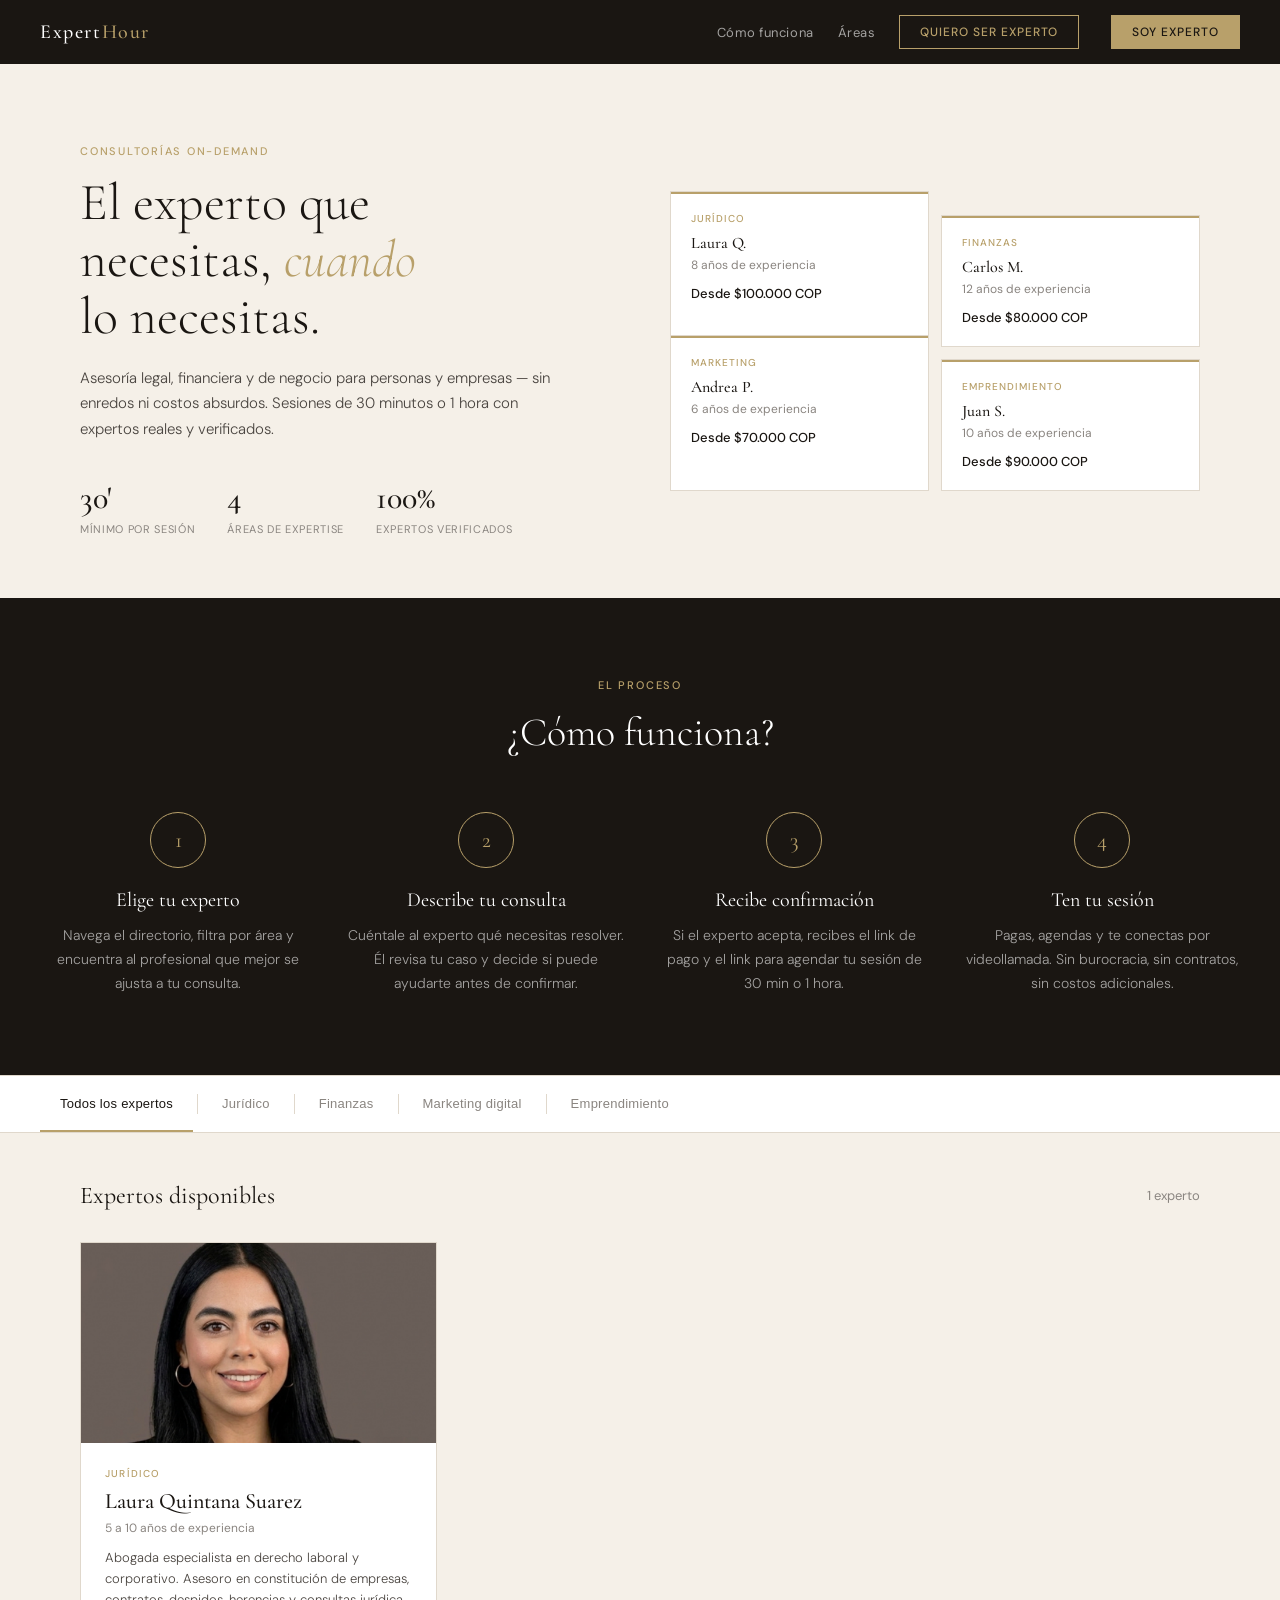
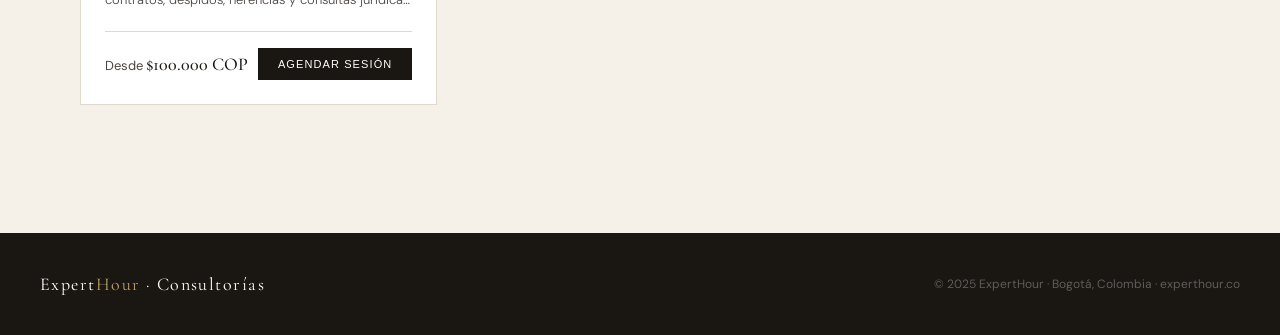
==== commit 7c88dd85: "index.html" ====
--- a/index.html
+++ b/index.html
@@ -724,8 +724,8 @@
 <section class="hero">
   <div class="hero-content">
     <p class="hero-eyebrow">Consultorías on-demand</p>
-    <h1 class="hero-title">Resuelve tu duda<br>con <em>quien ya lo</em><br>vivió.</h1>
-    <p class="hero-desc">Sesiones de 30 minutos o 1 hora con expertos verificados en jurídico, finanzas, marketing y emprendimiento. Sin burocracia, sin costos adicionales.</p>
+    <h1 class="hero-title">El experto que<br>necesitas, <em>cuando</em><br>lo necesitas.</h1>
+    <p class="hero-desc">Asesoría legal, financiera y de negocio para personas y empresas — sin enredos ni costos absurdos. Sesiones de 30 minutos o 1 hora con expertos reales y verificados.</p>
     <div class="hero-stats">
       <div>
         <span class="stat-num">30'</span>
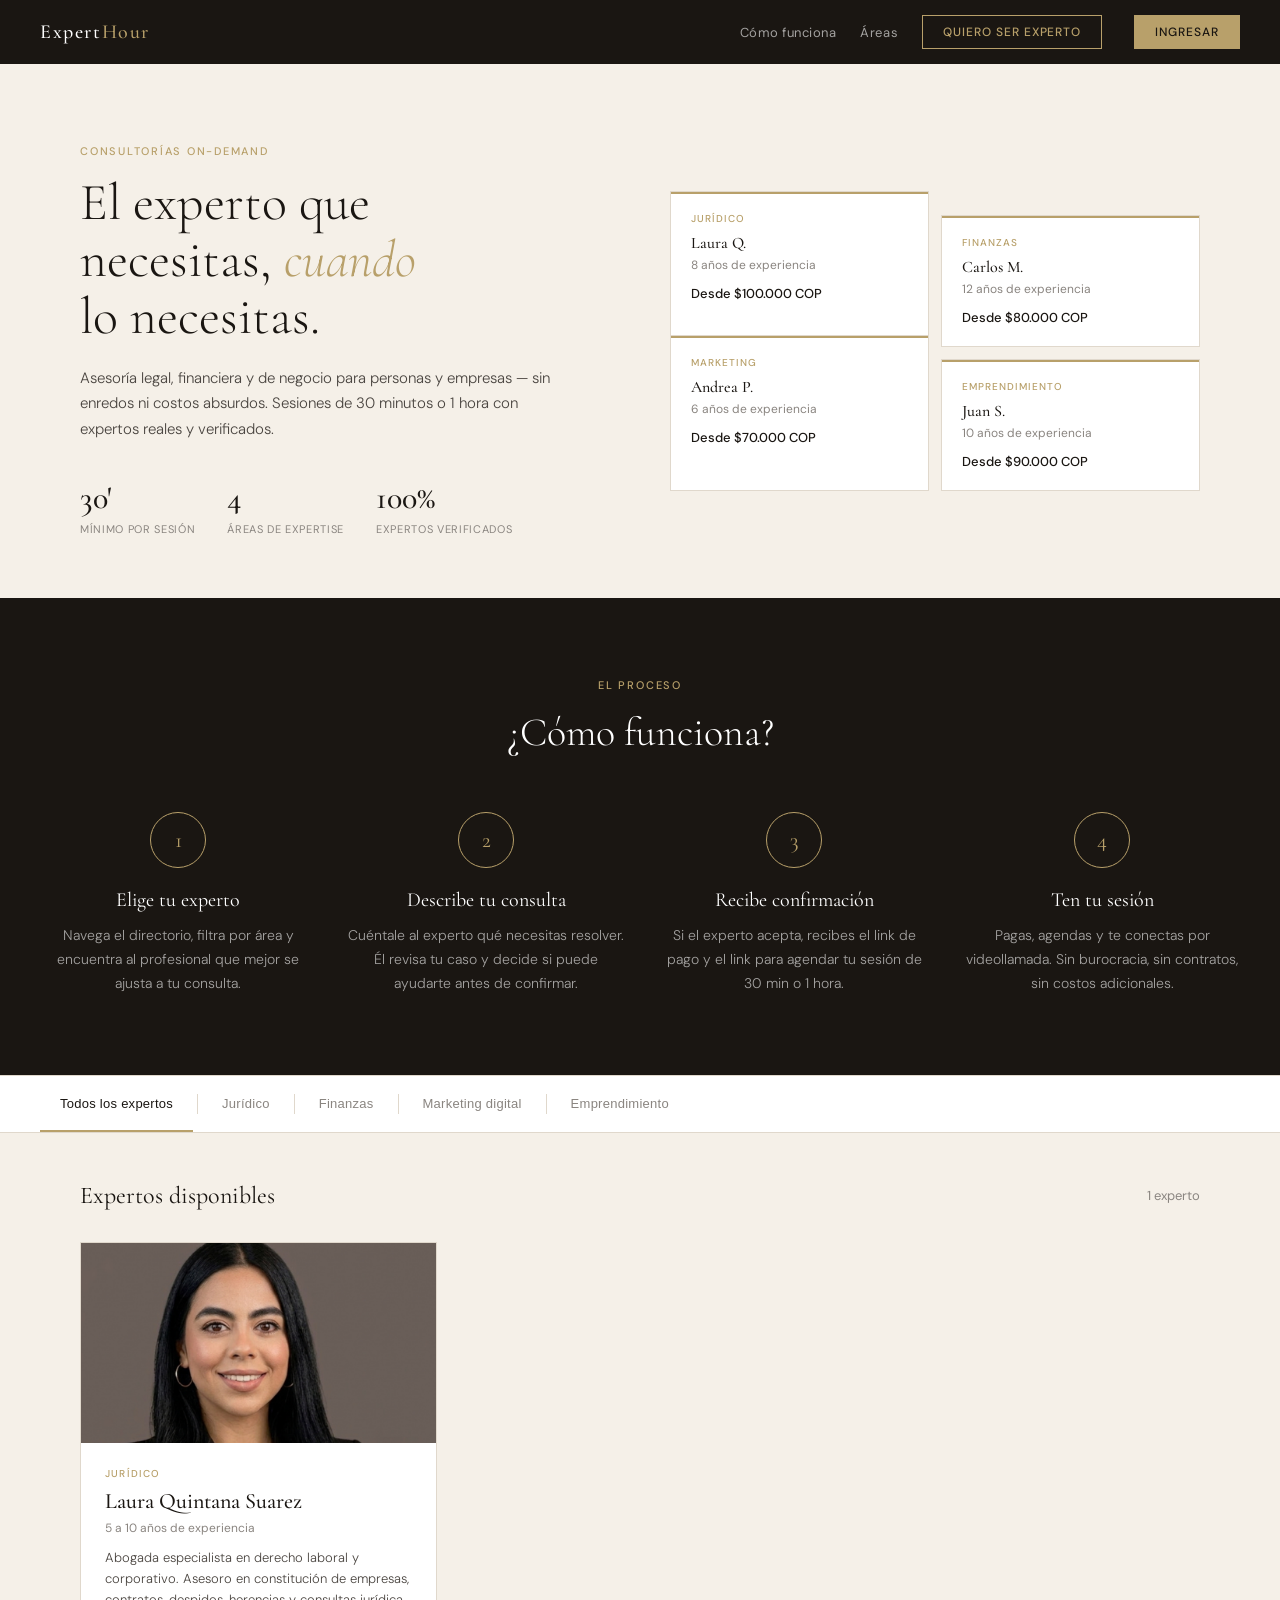
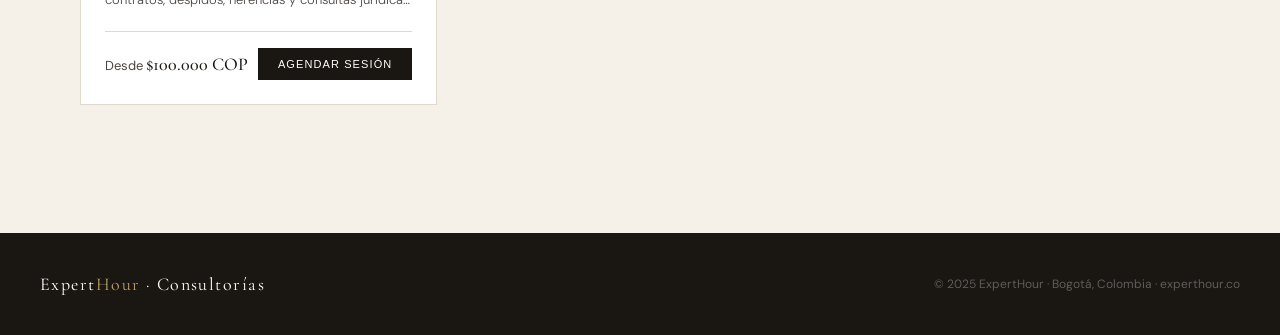
==== commit 25b8d269: "index.html" ====
--- a/index.html
+++ b/index.html
@@ -714,9 +714,9 @@
   <a href="#" class="logo">Expert<span>Hour</span></a>
   <nav>
     <a href="#como-funciona" class="nav-link">Cómo funciona</a>
-    <a href="#" class="nav-link">Áreas</a>
+    <a href="#areas" class="nav-link">Áreas</a>
     <a href="https://aguileracisf.typeform.com/to/cfr8AP9G" class="btn-header" target="_blank">Quiero ser experto</a>
-    <a href="/expertos-area.html" class="btn-header" style="margin-left:8px;background:var(--gold);color:var(--ink);border-color:var(--gold)">Soy experto</a>
+    <a href="#" class="btn-header" style="margin-left:8px;background:var(--gold);color:var(--ink);border-color:var(--gold)">Ingresar</a>
   </nav>
 </header>
 
@@ -1067,6 +1067,18 @@
   });
 }
 
+
+function toggleDropdown() {
+  const menu = document.getElementById('dropdown-menu');
+  menu.style.display = menu.style.display === 'none' ? 'block' : 'none';
+}
+document.addEventListener('click', function(e) {
+  if (!e.target.closest('.dropdown')) {
+    const menu = document.getElementById('dropdown-menu');
+    if (menu) menu.style.display = 'none';
+  }
+});
+
 // ── INIT ──
 renderExperts(experts);
 </script>
